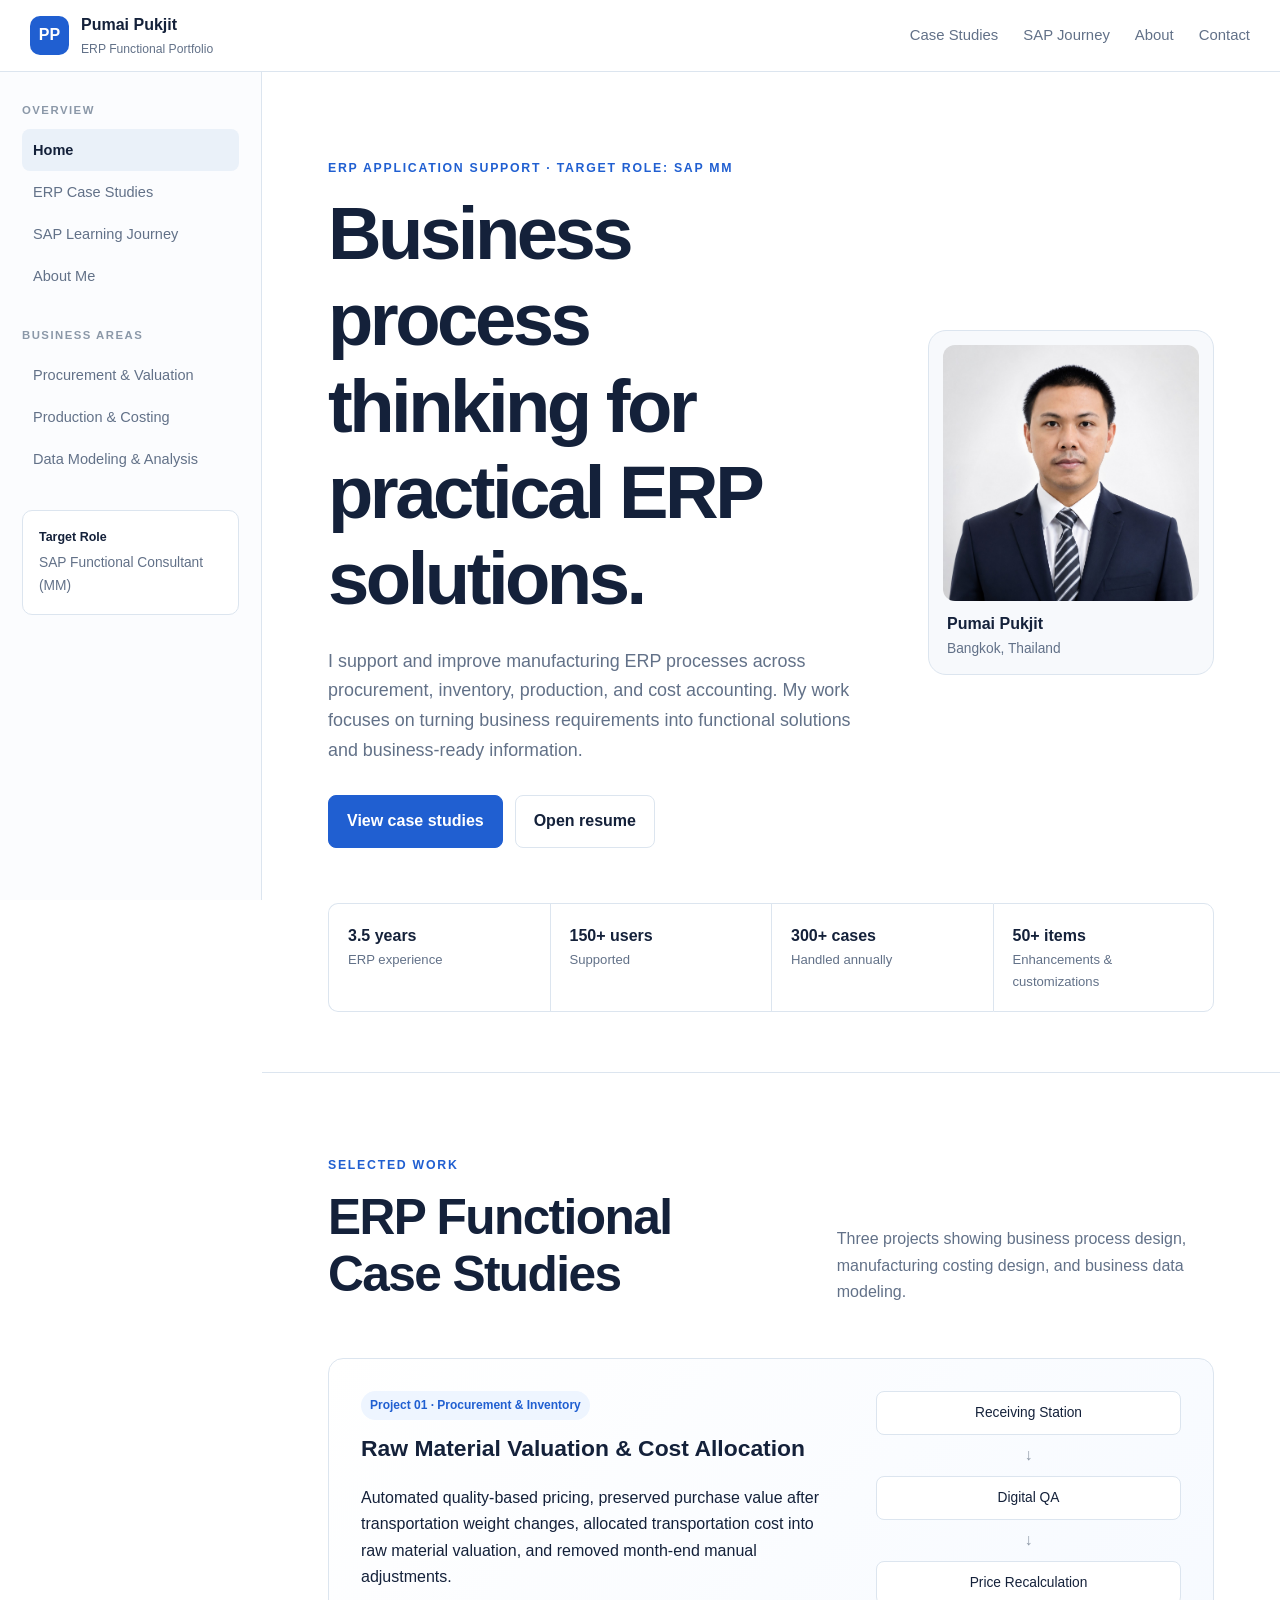
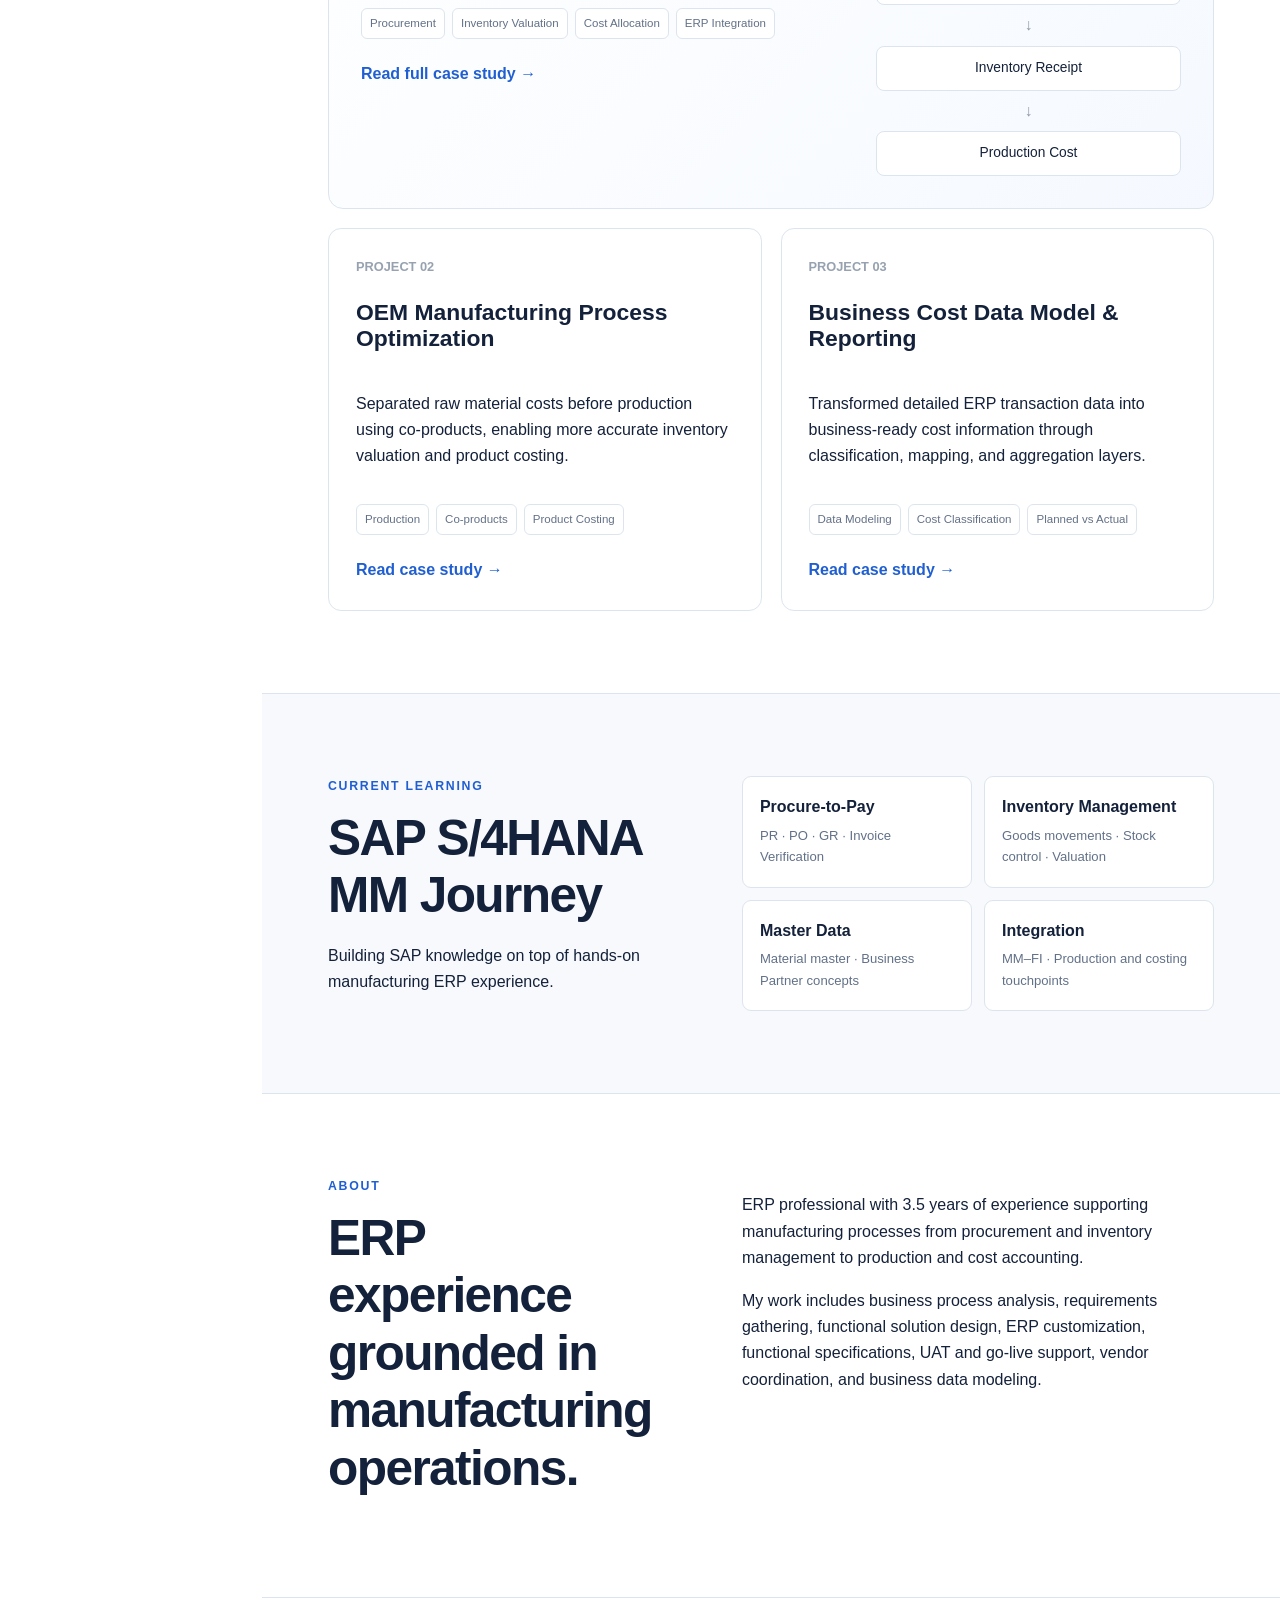
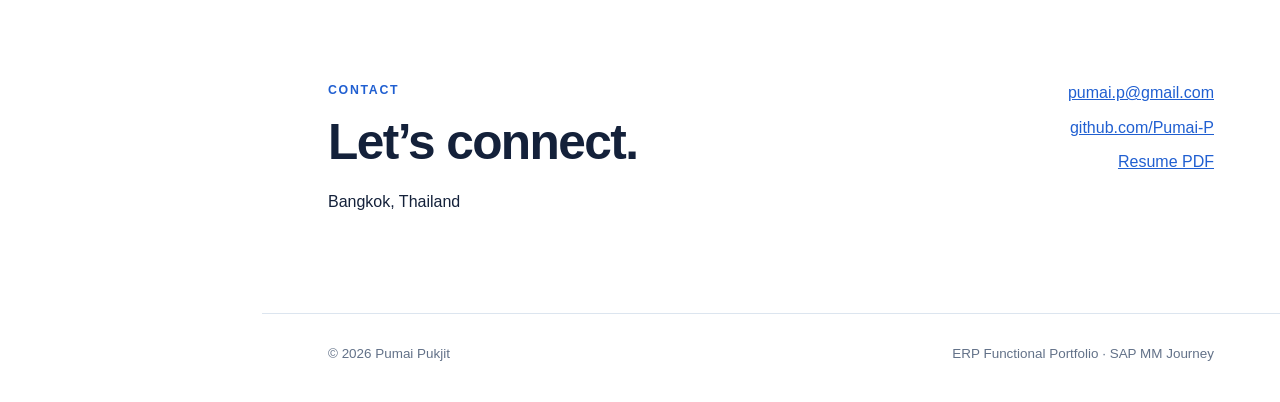
==== index.html @ 78f5132a "Add files via upload" ====
<!doctype html><html lang="en"><head><meta charset="utf-8"><meta name="viewport" content="width=device-width,initial-scale=1">
<title>Pumai Pukjit | ERP Functional Portfolio</title><link rel="stylesheet" href="styles.css"></head><body>
<header class="topbar">
<a class="brand" href="index.html"><span class="brand-mark">PP</span><span><strong>Pumai Pukjit</strong><small>ERP Functional Portfolio</small></span></a>
<nav class="topnav"><a href="index.html#cases">Case Studies</a><a href="index.html#sap">SAP Journey</a><a href="index.html#about">About</a><a href="index.html#contact">Contact</a></nav>
</header>
<div class="layout"><aside class="sidebar"><p class="side-label">OVERVIEW</p><a class="active" href="index.html">Home</a><a href="#cases">ERP Case Studies</a><a href="#sap">SAP Learning Journey</a><a href="#about">About Me</a><p class="side-label side-gap">BUSINESS AREAS</p><a href="raw-material-valuation.html">Procurement & Valuation</a><a href="oem-manufacturing.html">Production & Costing</a><a href="cost-data-model.html">Data Modeling & Analysis</a><div class="focus"><b>Target Role</b><span>SAP Functional Consultant (MM)</span></div></aside>
<main>
<section class="hero shell"><div><p class="eyebrow">ERP APPLICATION SUPPORT · TARGET ROLE: SAP MM</p><h1>Business process thinking for practical ERP solutions.</h1><p class="lead">I support and improve manufacturing ERP processes across procurement, inventory, production, and cost accounting. My work focuses on turning business requirements into functional solutions and business-ready information.</p><div class="actions"><a class="btn primary" href="#cases">View case studies</a><a class="btn" href="resume.pdf">Open resume</a></div></div><div class="portraitbox"><img src="profile.jpg" alt="Pumai Pukjit"><strong>Pumai Pukjit</strong><span>Bangkok, Thailand</span></div></section>
<section class="stats shell"><div><b>3.5 years</b><span>ERP experience</span></div><div><b>150+ users</b><span>Supported</span></div><div><b>300+ cases</b><span>Handled annually</span></div><div><b>50+ items</b><span>Enhancements & customizations</span></div></section>
<section id="cases" class="section shell"><div class="section-head"><div><p class="eyebrow">SELECTED WORK</p><h2>ERP Functional Case Studies</h2></div><p>Three projects showing business process design, manufacturing costing design, and business data modeling.</p></div>
<article class="featured"><div><span class="badge">Project 01 · Procurement & Inventory</span><h3>Raw Material Valuation & Cost Allocation</h3><p>Automated quality-based pricing, preserved purchase value after transportation weight changes, allocated transportation cost into raw material valuation, and removed month-end manual adjustments.</p><div class="chips"><span>Procurement</span><span>Inventory Valuation</span><span>Cost Allocation</span><span>ERP Integration</span></div><a class="text-link" href="raw-material-valuation.html">Read full case study →</a></div><div class="flowmini"><span>Receiving Station</span><i>↓</i><span>Digital QA</span><i>↓</i><span>Price Recalculation</span><i>↓</i><span>Inventory Receipt</span><i>↓</i><span>Production Cost</span></div></article>
<div class="cards"><article><em>PROJECT 02</em><h3>OEM Manufacturing Process Optimization</h3><p>Separated raw material costs before production using co-products, enabling more accurate inventory valuation and product costing.</p><div class="chips"><span>Production</span><span>Co-products</span><span>Product Costing</span></div><a href="oem-manufacturing.html">Read case study →</a></article>
<article><em>PROJECT 03</em><h3>Business Cost Data Model & Reporting</h3><p>Transformed detailed ERP transaction data into business-ready cost information through classification, mapping, and aggregation layers.</p><div class="chips"><span>Data Modeling</span><span>Cost Classification</span><span>Planned vs Actual</span></div><a href="cost-data-model.html">Read case study →</a></article></div></section>
<section id="sap" class="section shell journey"><div><p class="eyebrow">CURRENT LEARNING</p><h2>SAP S/4HANA MM Journey</h2><p>Building SAP knowledge on top of hands-on manufacturing ERP experience.</p></div><div class="journey-grid"><div><b>Procure-to-Pay</b><span>PR · PO · GR · Invoice Verification</span></div><div><b>Inventory Management</b><span>Goods movements · Stock control · Valuation</span></div><div><b>Master Data</b><span>Material master · Business Partner concepts</span></div><div><b>Integration</b><span>MM–FI · Production and costing touchpoints</span></div></div></section>
<section id="about" class="section shell twocol"><div><p class="eyebrow">ABOUT</p><h2>ERP experience grounded in manufacturing operations.</h2></div><div><p>ERP professional with 3.5 years of experience supporting manufacturing processes from procurement and inventory management to production and cost accounting.</p><p>My work includes business process analysis, requirements gathering, functional solution design, ERP customization, functional specifications, UAT and go-live support, vendor coordination, and business data modeling.</p></div></section>
<section id="contact" class="section shell twocol"><div><p class="eyebrow">CONTACT</p><h2>Let’s connect.</h2><p>Bangkok, Thailand</p></div><div class="contact"><a href="mailto:pumai.p@gmail.com">pumai.p@gmail.com</a><a href="https://github.com/Pumai-P">github.com/Pumai-P</a><a href="resume.pdf">Resume PDF</a></div></section>
<footer class="shell"><span>© 2026 Pumai Pukjit</span><span>ERP Functional Portfolio · SAP MM Journey</span></footer></main></div></body></html>
---- styles.css ----
*{box-sizing:border-box}
:root{
  --ink:#14213a;--muted:#627188;--line:#dce5ef;--surface:#f7f9fc;
  --surface-blue:#eef5ff;--blue:#205fd1;--blue-dark:#17479c;
  --navy:#173f68;--teal:#1ab6bd;--green:#267c5c;--red:#b84b4b;
  --sidebar:262px;--max:1180px
}
html{scroll-behavior:smooth}
body{margin:0;font-family:Inter,"Segoe UI",Arial,sans-serif;color:var(--ink);background:#fff;line-height:1.65}
a{color:inherit}
.topbar{
  height:72px;position:sticky;top:0;z-index:30;display:flex;align-items:center;
  justify-content:space-between;padding:0 30px;background:rgba(255,255,255,.97);
  border-bottom:1px solid var(--line);backdrop-filter:blur(12px)
}
.brand{display:flex;align-items:center;gap:12px;text-decoration:none}
.brand-mark{width:39px;height:39px;border-radius:10px;background:var(--blue);color:#fff;display:grid;place-items:center;font-weight:850}
.brand strong,.brand small{display:block}.brand small{font-size:.76rem;color:var(--muted)}
.topnav{display:flex;gap:25px}.topnav a{text-decoration:none;color:var(--muted);font-size:.93rem}.topnav a:hover{color:var(--ink)}
.layout{display:grid;grid-template-columns:var(--sidebar) 1fr}
.sidebar{position:sticky;top:72px;height:calc(100vh - 72px);padding:29px 22px;background:#fbfcfe;border-right:1px solid var(--line);overflow:auto}
.side-label{margin:0 0 9px;font-size:.71rem;font-weight:850;letter-spacing:.13em;color:#8b98a8}.side-gap{margin-top:29px}
.sidebar a{display:block;padding:9px 11px;border-radius:8px;text-decoration:none;color:var(--muted);font-size:.91rem}
.sidebar a:hover,.sidebar a.active{background:#eaf1f9;color:var(--ink);font-weight:750}
.focus{margin-top:30px;padding:16px;border:1px solid var(--line);border-radius:10px;background:#fff}.focus b,.focus span{display:block}.focus b{font-size:.78rem;margin-bottom:5px}.focus span{font-size:.86rem;color:var(--muted)}
.shell{max-width:var(--max);margin:0 auto;padding-left:66px;padding-right:66px}
.hero{padding-top:86px;padding-bottom:55px;display:grid;grid-template-columns:minmax(0,1fr) 286px;gap:64px;align-items:center}
.eyebrow{margin:0 0 13px;color:var(--blue);font-size:.77rem;font-weight:850;letter-spacing:.14em}
h1,h2,h3{line-height:1.16;margin-top:0}
h1{font-size:clamp(3rem,5.8vw,5.05rem);letter-spacing:-.047em;margin-bottom:25px}
h2{font-size:clamp(2.15rem,4vw,3.1rem);letter-spacing:-.032em;margin-bottom:18px}
h3{font-size:1.43rem}
.lead{max-width:780px;color:var(--muted);font-size:1.12rem}
.actions{display:flex;gap:12px;margin-top:30px}
.btn{display:inline-block;padding:12px 18px;border-radius:8px;text-decoration:none;font-weight:760;border:1px solid var(--line)}
.btn.primary{background:var(--blue);color:#fff;border-color:var(--blue)}.btn.primary:hover{background:var(--blue-dark)}
.portraitbox{padding:14px;border:1px solid var(--line);border-radius:18px;background:var(--surface)}
.portraitbox img{display:block;width:100%;aspect-ratio:1/1;object-fit:cover;object-position:center 20%;border-radius:12px}
.portraitbox strong,.portraitbox span{display:block;margin:10px 4px 0}.portraitbox span{margin-top:0;color:var(--muted);font-size:.86rem}
.stats{display:grid;grid-template-columns:repeat(4,1fr);padding-top:0;padding-bottom:60px}
.stats div{padding:19px;border:1px solid var(--line);border-right:0}.stats div:first-child{border-radius:10px 0 0 10px}.stats div:last-child{border-right:1px solid var(--line);border-radius:0 10px 10px 0}
.stats b,.stats span{display:block}.stats span{font-size:.82rem;color:var(--muted)}
.section{padding-top:82px;padding-bottom:82px;border-top:1px solid var(--line)}
.section-head{display:grid;grid-template-columns:1fr .85fr;gap:65px;align-items:end;margin-bottom:36px}
.section-head>p{color:var(--muted)}
.featured{display:grid;grid-template-columns:1.22fr .78fr;gap:38px;padding:32px;border:1px solid var(--line);border-radius:15px;background:linear-gradient(135deg,#fff,#f5f9ff)}
.badge{display:inline-block;padding:5px 9px;border-radius:999px;background:var(--surface-blue);color:var(--blue);font-size:.75rem;font-weight:850;margin-bottom:15px}
.chips{display:flex;flex-wrap:wrap;gap:7px;margin:18px 0 22px}.chips span{padding:5px 8px;border:1px solid var(--line);border-radius:6px;color:var(--muted);font-size:.72rem;background:#fff}
.text-link{color:var(--blue);text-decoration:none;font-weight:820}
.flowmini{display:grid;gap:7px;align-content:center}.flowmini span{padding:10px 12px;border:1px solid var(--line);border-radius:8px;background:#fff;text-align:center;font-size:.86rem}.flowmini i{text-align:center;color:#8e99a7}
.cards{display:grid;grid-template-columns:repeat(2,1fr);gap:19px;margin-top:19px}.cards article{padding:27px;border:1px solid var(--line);border-radius:13px;display:flex;flex-direction:column;min-height:335px}.cards em{font-style:normal;font-size:.8rem;font-weight:850;color:#97a2b0;margin-bottom:22px}.cards a{margin-top:auto;color:var(--blue);text-decoration:none;font-weight:820}
.journey,.twocol{display:grid;grid-template-columns:.85fr 1.15fr;gap:65px}.journey{background:var(--surface)}
.journey-grid{display:grid;grid-template-columns:repeat(2,1fr);gap:12px}.journey-grid div{padding:17px;border:1px solid var(--line);border-radius:9px;background:#fff}.journey-grid b,.journey-grid span{display:block}.journey-grid span{font-size:.82rem;color:var(--muted);margin-top:4px}
.contact{display:flex;flex-direction:column;align-items:flex-end;gap:8px}.contact a{color:var(--blue)}
footer{display:flex;justify-content:space-between;padding-top:29px;padding-bottom:36px;border-top:1px solid var(--line);color:var(--muted);font-size:.84rem}

/* Project pages */
.case-hero{padding-top:72px;padding-bottom:42px}
.back{display:inline-block;margin-bottom:25px;color:var(--blue);text-decoration:none;font-weight:750}
.case-lead{max-width:880px;color:var(--muted);font-size:1.1rem}
.meta-grid{display:grid;grid-template-columns:repeat(4,1fr);gap:12px;margin-top:30px}
.meta{padding:16px;border:1px solid var(--line);border-radius:9px}.meta b,.meta span{display:block}.meta b{font-size:.75rem;color:#8c98a7}
.case-body{max-width:980px}
.case-body section{margin-bottom:60px}
.section-label{
  display:inline-block;margin:0 0 14px;color:var(--blue);font-size:.9rem;
  font-weight:850;letter-spacing:.1em;text-transform:uppercase
}
.section-title{font-size:clamp(2rem,3.4vw,2.7rem);margin-bottom:16px}
.section-intro{font-size:1.03rem;color:var(--muted);max-width:850px}
.problem-grid,.impact-grid,.role-grid,.sap-grid,.decision-grid{display:grid;grid-template-columns:repeat(2,1fr);gap:13px}
.info-card{padding:19px;border:1px solid var(--line);border-radius:10px;background:#fff}
.info-card p{margin-bottom:0;color:var(--muted)}.danger{border-left:4px solid var(--red)}.success{border-left:4px solid var(--green)}
.role-card{display:flex;gap:13px;align-items:flex-start}.role-icon{width:42px;height:42px;display:grid;place-items:center;border-radius:10px;background:var(--surface-blue);color:var(--blue);font-weight:850;flex:0 0 auto}
.metric-grid{display:grid;grid-template-columns:repeat(3,1fr);gap:12px}.metric{padding:21px;border:1px solid var(--line);border-radius:10px;background:#fff}.metric strong{display:block;font-size:1.7rem;color:var(--blue);line-height:1.1}.metric span{display:block;color:var(--muted);font-size:.84rem;margin-top:7px}
.callout{padding:20px;border-left:4px solid var(--blue);background:var(--surface);border-radius:0 8px 8px 0}
.small-note{font-size:.82rem;color:var(--muted)}

/* Diagram presentation */
.diagram-frame{border:1px solid var(--line);border-radius:15px;background:#fff;overflow:hidden;box-shadow:0 18px 48px rgba(25,55,92,.08)}
.diagram-toolbar{display:flex;align-items:center;justify-content:space-between;padding:14px 18px;background:var(--navy);color:#fff}
.diagram-toolbar strong{font-size:.92rem}.diagram-toolbar span{font-size:.76rem;color:#c9d9ea}
.diagram-frame img{display:block;width:100%;height:auto}
.diagram-caption{padding:13px 18px;color:var(--muted);font-size:.82rem;background:#fbfcfe;border-top:1px solid var(--line)}
.split-diagram{display:grid;grid-template-columns:1fr 1fr;gap:16px}
.before .diagram-toolbar{background:#7a3d4a}.after .diagram-toolbar{background:#316a4c}

/* Project 3 data pipeline */
.data-pipeline{display:grid;grid-template-columns:repeat(5,1fr);gap:13px;align-items:stretch;margin-top:24px}
.data-stage{position:relative;padding:18px;border:1px solid #2da8b1;border-radius:11px;background:var(--navy);color:#fff;min-height:210px}
.data-stage:not(:last-child)::after{content:"→";position:absolute;right:-17px;top:50%;transform:translateY(-50%);font-weight:900;color:var(--teal);z-index:2}
.data-stage .stage-no{font-size:.7rem;letter-spacing:.12em;color:#7ce1e3;font-weight:850}
.data-stage h3{font-size:1rem;margin:10px 0 12px;color:#fff}
.data-stage ul{margin:0;padding-left:18px}.data-stage li{font-size:.8rem;color:#dce9f4;margin:5px 0}
.technical-view{display:grid;grid-template-columns:.75fr 1.25fr;gap:26px;align-items:center}
.technical-copy{padding:8px}.technical-copy h3{font-size:1.6rem}.technical-copy p{color:var(--muted)}
.layer-strip{display:grid;grid-template-columns:repeat(3,1fr);gap:12px;margin:22px 0}
.layer-strip div{padding:17px;border-radius:10px;border:1px solid var(--line)}
.layer-strip b,.layer-strip span{display:block}.layer-strip span{font-size:.82rem;color:var(--muted)}
.layer-strip .source{background:#f3f5f8}.layer-strip .rules{background:var(--surface-blue);border-color:#c7d9f5}.layer-strip .output{background:#eef8f3;border-color:#cce8da}
@media(max-width:1000px){
  .layout{grid-template-columns:1fr}.sidebar{display:none}.topnav{display:none}.shell{padding-left:27px;padding-right:27px}
  .hero{grid-template-columns:1fr}.portraitbox{max-width:255px}
  .stats,.section-head,.featured,.cards,.journey,.journey-grid,.twocol,.meta-grid,.problem-grid,.impact-grid,.role-grid,.sap-grid,.decision-grid,.metric-grid,.technical-view,.layer-strip{grid-template-columns:1fr}
  .stats div{border-right:1px solid var(--line);border-bottom:0}.stats div:first-child{border-radius:10px 10px 0 0}.stats div:last-child{border-bottom:1px solid var(--line);border-radius:0 0 10px 10px}
  .contact{align-items:flex-start}footer{gap:12px;flex-direction:column}
  .data-pipeline{grid-template-columns:1fr}.data-stage:not(:last-child)::after{content:"↓";right:auto;left:50%;top:auto;bottom:-23px;transform:translateX(-50%)}
}

/* V7.1 diagram reliability and zoom */
.diagram-button{
  display:block;width:100%;padding:0;border:0;background:#fff;cursor:zoom-in;text-align:left
}
.diagram-button img{display:block;width:100%;height:auto}
.lightbox{
  position:fixed;inset:0;z-index:1000;display:none;align-items:center;justify-content:center;
  padding:32px;background:rgba(10,20,38,.88)
}
.lightbox.open{display:flex}
.lightbox-image{
  display:block;max-width:96vw;max-height:92vh;width:auto;height:auto;
  border-radius:10px;background:#fff;box-shadow:0 24px 80px rgba(0,0,0,.38)
}
.lightbox-close{
  position:fixed;top:18px;right:22px;width:44px;height:44px;border:1px solid rgba(255,255,255,.3);
  border-radius:50%;background:rgba(255,255,255,.12);color:#fff;font-size:30px;line-height:1;
  cursor:pointer
}
.lightbox-close:hover{background:rgba(255,255,255,.22)}
@media(max-width:700px){
  .lightbox{padding:14px}
  .diagram-toolbar{align-items:flex-start;gap:8px;flex-direction:column}
}
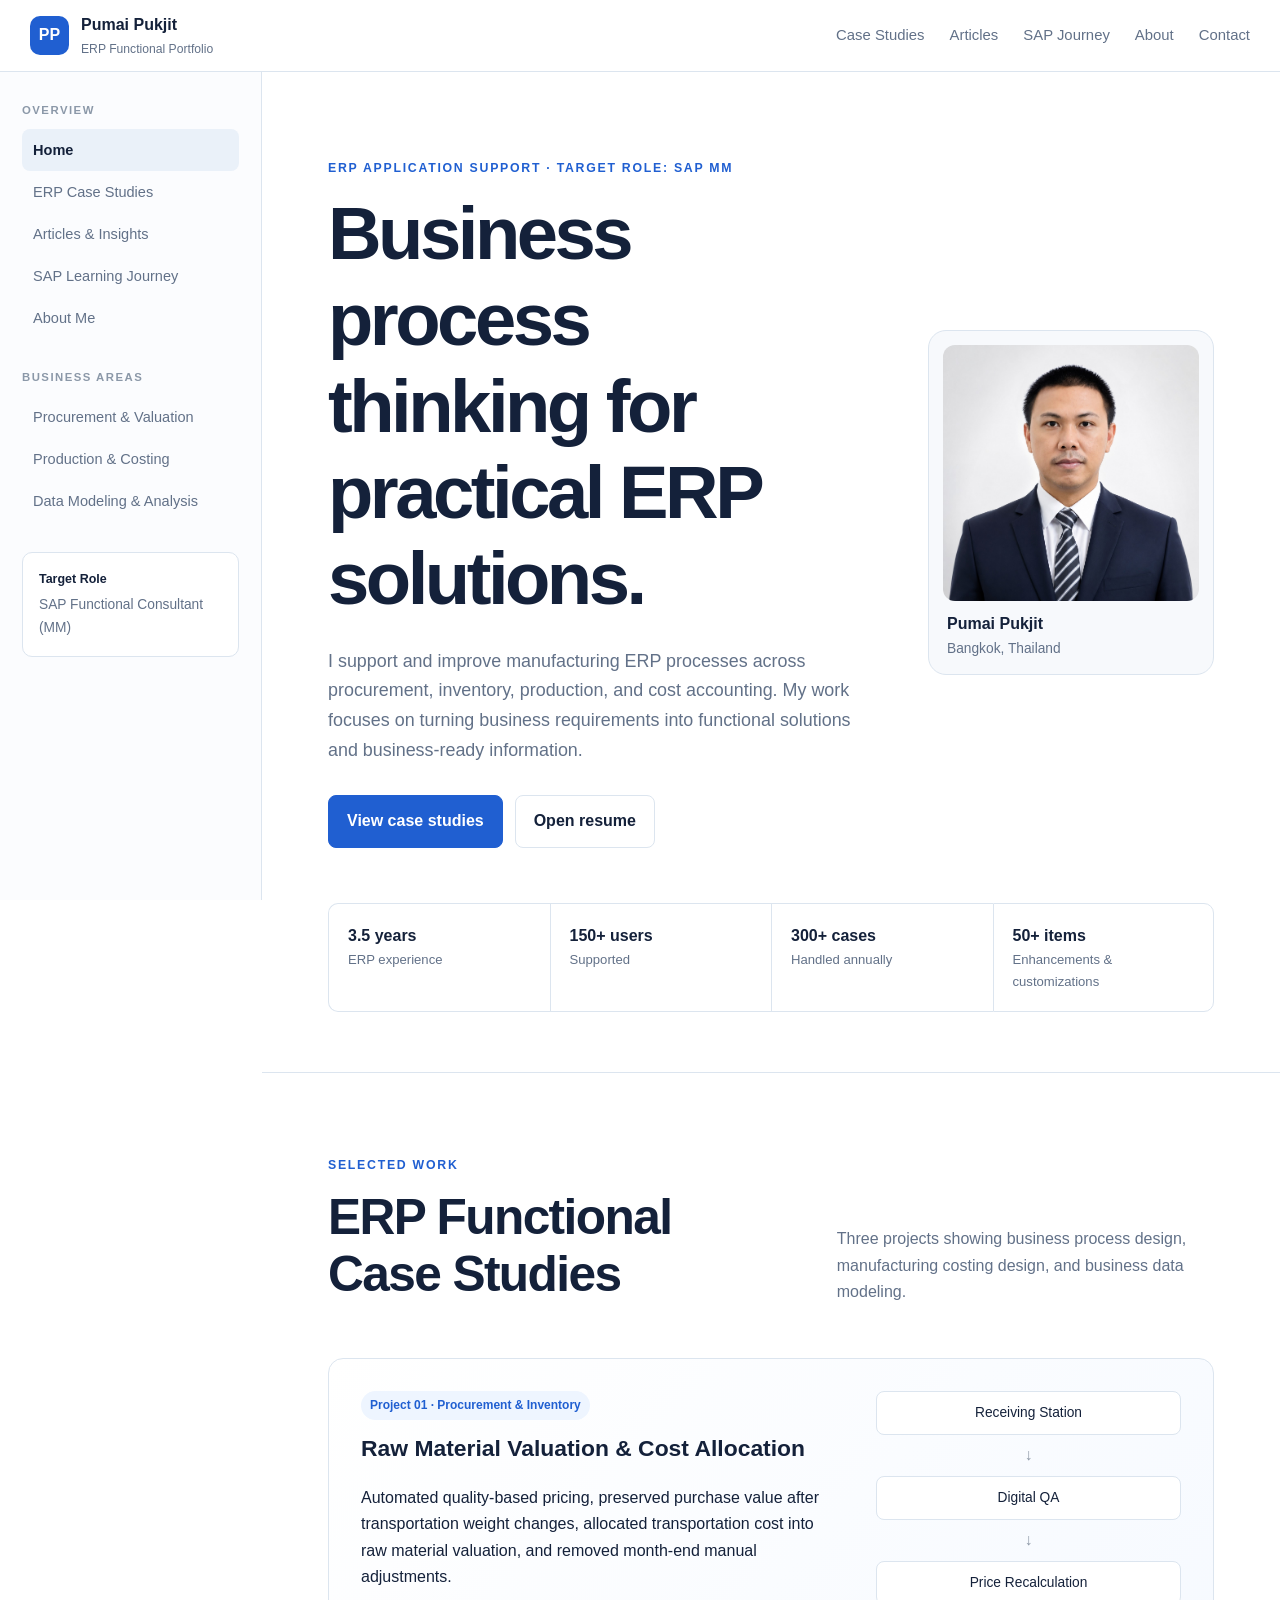
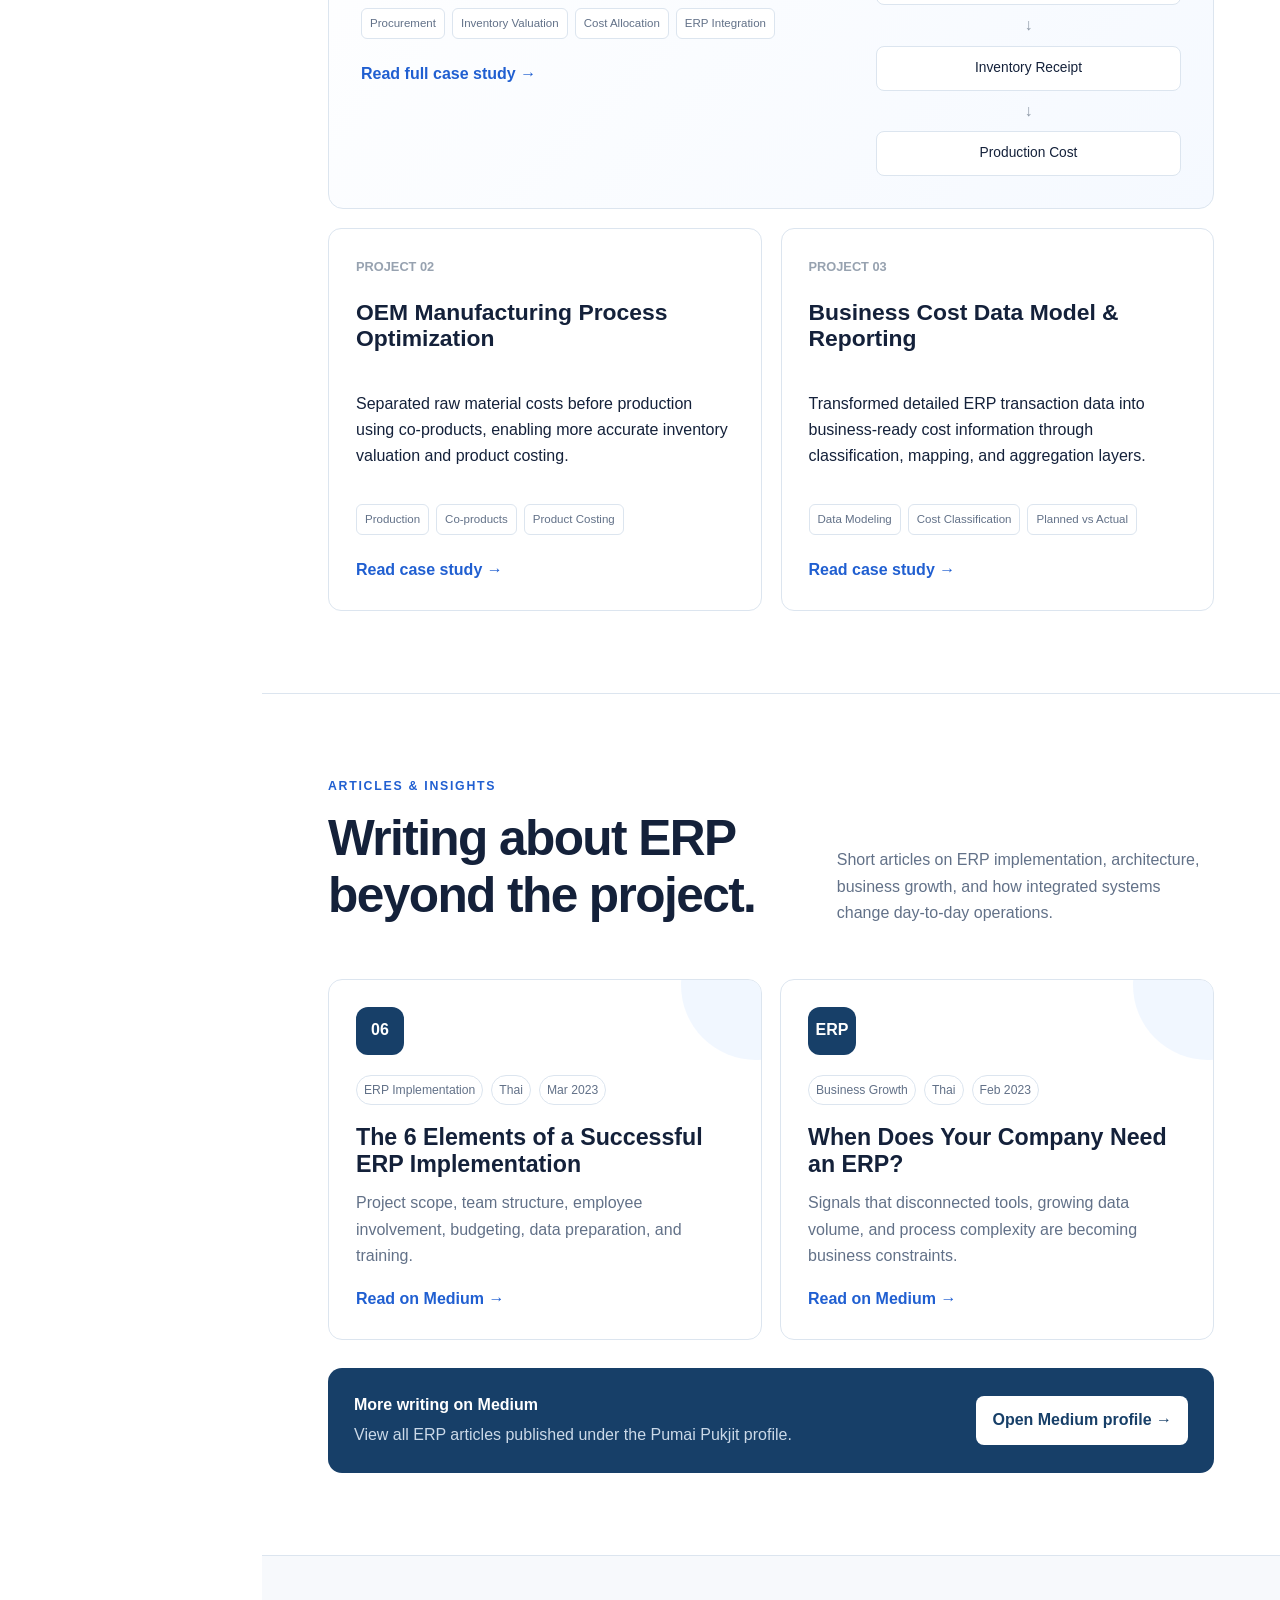
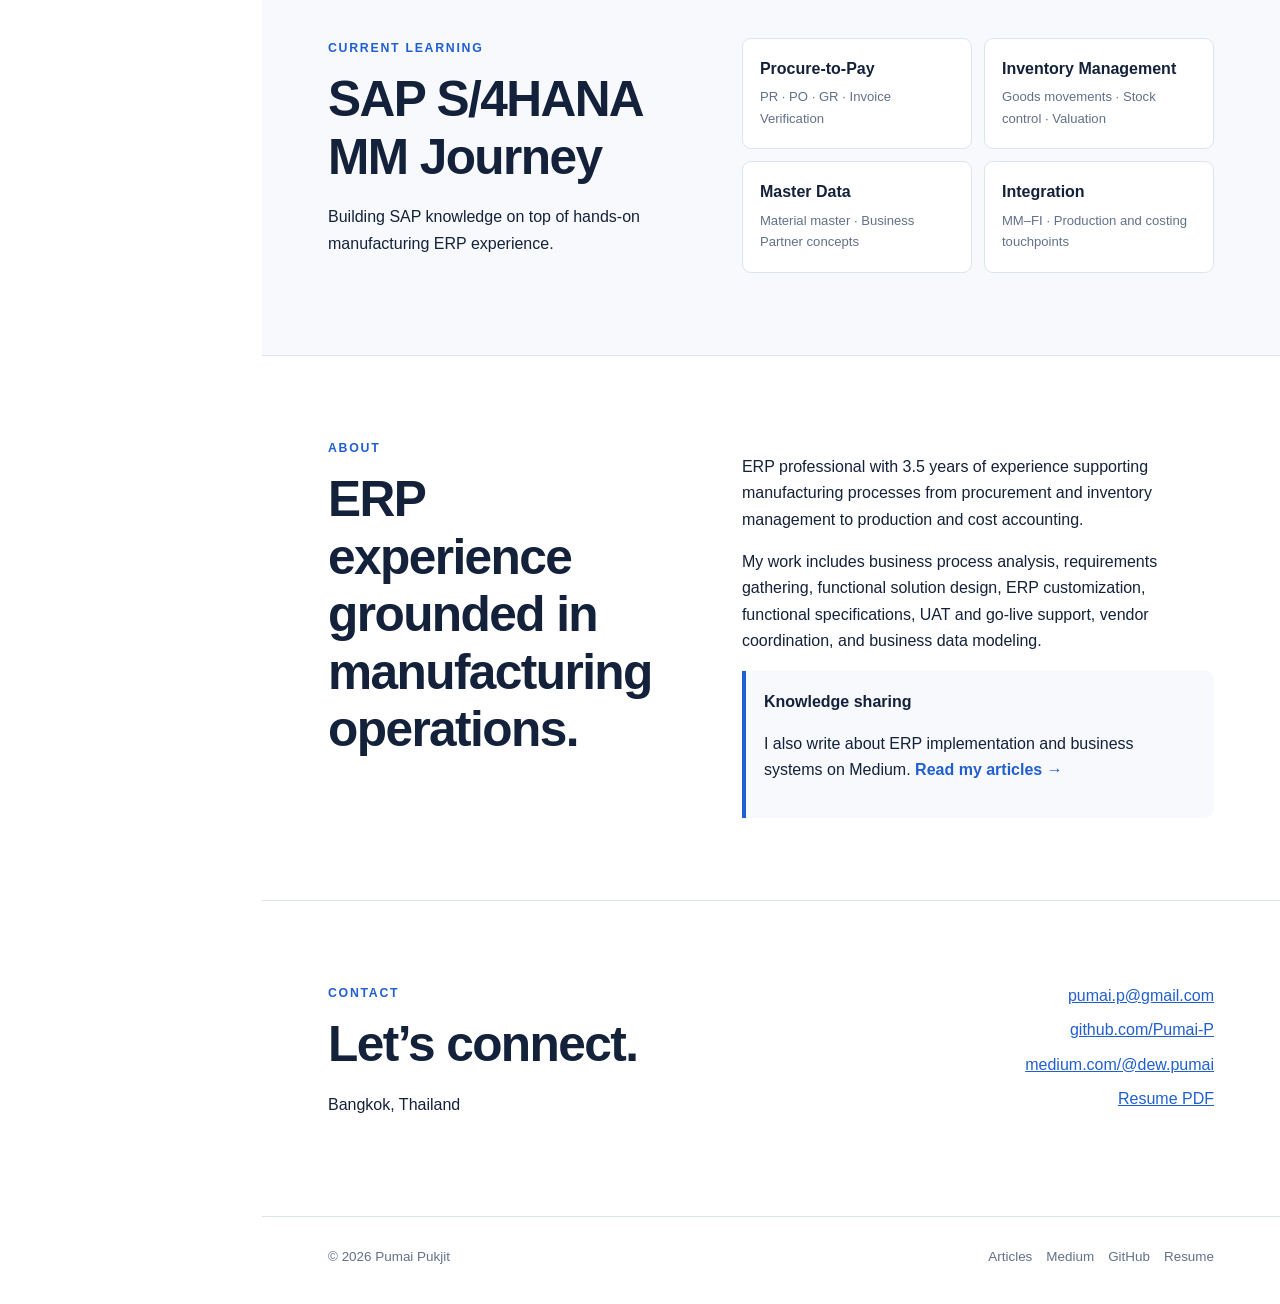
==== commit 3fc8e94b: "Add files via upload" ====
--- a/index.html
+++ b/index.html
@@ -2,9 +2,9 @@
 <title>Pumai Pukjit | ERP Functional Portfolio</title><link rel="stylesheet" href="styles.css"></head><body>
 <header class="topbar">
 <a class="brand" href="index.html"><span class="brand-mark">PP</span><span><strong>Pumai Pukjit</strong><small>ERP Functional Portfolio</small></span></a>
-<nav class="topnav"><a href="index.html#cases">Case Studies</a><a href="index.html#sap">SAP Journey</a><a href="index.html#about">About</a><a href="index.html#contact">Contact</a></nav>
+<nav class="topnav"><a href="index.html#cases">Case Studies</a><a href="articles.html">Articles</a><a href="index.html#sap">SAP Journey</a><a href="index.html#about">About</a><a href="index.html#contact">Contact</a></nav>
 </header>
-<div class="layout"><aside class="sidebar"><p class="side-label">OVERVIEW</p><a class="active" href="index.html">Home</a><a href="#cases">ERP Case Studies</a><a href="#sap">SAP Learning Journey</a><a href="#about">About Me</a><p class="side-label side-gap">BUSINESS AREAS</p><a href="raw-material-valuation.html">Procurement & Valuation</a><a href="oem-manufacturing.html">Production & Costing</a><a href="cost-data-model.html">Data Modeling & Analysis</a><div class="focus"><b>Target Role</b><span>SAP Functional Consultant (MM)</span></div></aside>
+<div class="layout"><aside class="sidebar"><p class="side-label">OVERVIEW</p><a class="active" href="index.html">Home</a><a href="#cases">ERP Case Studies</a><a href="articles.html">Articles & Insights</a><a href="#sap">SAP Learning Journey</a><a href="#about">About Me</a><p class="side-label side-gap">BUSINESS AREAS</p><a href="raw-material-valuation.html">Procurement & Valuation</a><a href="oem-manufacturing.html">Production & Costing</a><a href="cost-data-model.html">Data Modeling & Analysis</a><div class="focus"><b>Target Role</b><span>SAP Functional Consultant (MM)</span></div></aside>
 <main>
 <section class="hero shell"><div><p class="eyebrow">ERP APPLICATION SUPPORT · TARGET ROLE: SAP MM</p><h1>Business process thinking for practical ERP solutions.</h1><p class="lead">I support and improve manufacturing ERP processes across procurement, inventory, production, and cost accounting. My work focuses on turning business requirements into functional solutions and business-ready information.</p><div class="actions"><a class="btn primary" href="#cases">View case studies</a><a class="btn" href="resume.pdf">Open resume</a></div></div><div class="portraitbox"><img src="profile.jpg" alt="Pumai Pukjit"><strong>Pumai Pukjit</strong><span>Bangkok, Thailand</span></div></section>
 <section class="stats shell"><div><b>3.5 years</b><span>ERP experience</span></div><div><b>150+ users</b><span>Supported</span></div><div><b>300+ cases</b><span>Handled annually</span></div><div><b>50+ items</b><span>Enhancements & customizations</span></div></section>
@@ -12,7 +12,37 @@
 <article class="featured"><div><span class="badge">Project 01 · Procurement & Inventory</span><h3>Raw Material Valuation & Cost Allocation</h3><p>Automated quality-based pricing, preserved purchase value after transportation weight changes, allocated transportation cost into raw material valuation, and removed month-end manual adjustments.</p><div class="chips"><span>Procurement</span><span>Inventory Valuation</span><span>Cost Allocation</span><span>ERP Integration</span></div><a class="text-link" href="raw-material-valuation.html">Read full case study →</a></div><div class="flowmini"><span>Receiving Station</span><i>↓</i><span>Digital QA</span><i>↓</i><span>Price Recalculation</span><i>↓</i><span>Inventory Receipt</span><i>↓</i><span>Production Cost</span></div></article>
 <div class="cards"><article><em>PROJECT 02</em><h3>OEM Manufacturing Process Optimization</h3><p>Separated raw material costs before production using co-products, enabling more accurate inventory valuation and product costing.</p><div class="chips"><span>Production</span><span>Co-products</span><span>Product Costing</span></div><a href="oem-manufacturing.html">Read case study →</a></article>
 <article><em>PROJECT 03</em><h3>Business Cost Data Model & Reporting</h3><p>Transformed detailed ERP transaction data into business-ready cost information through classification, mapping, and aggregation layers.</p><div class="chips"><span>Data Modeling</span><span>Cost Classification</span><span>Planned vs Actual</span></div><a href="cost-data-model.html">Read case study →</a></article></div></section>
+
+<section id="articles" class="section shell">
+  <div class="section-head">
+    <div>
+      <p class="eyebrow">ARTICLES & INSIGHTS</p>
+      <h2>Writing about ERP beyond the project.</h2>
+    </div>
+    <p>Short articles on ERP implementation, architecture, business growth, and how integrated systems change day-to-day operations.</p>
+  </div>
+  <div class="article-grid">
+    <a class="article-card" href="https://medium.com/@dew.pumai/6-%E0%B8%AA%E0%B9%88%E0%B8%A7%E0%B8%99%E0%B8%9B%E0%B8%A3%E0%B8%B0%E0%B8%81%E0%B8%AD%E0%B8%9A%E0%B8%97%E0%B8%B5%E0%B9%88%E0%B8%88%E0%B8%B0%E0%B8%97%E0%B8%B3%E0%B9%83%E0%B8%AB%E0%B9%89%E0%B9%82%E0%B8%9B%E0%B8%A3%E0%B9%81%E0%B8%88%E0%B8%84-erp-%E0%B8%82%E0%B8%AD%E0%B8%87%E0%B8%84%E0%B8%B8%E0%B8%93%E0%B8%99%E0%B8%B1%E0%B9%89%E0%B8%99%E0%B8%9B%E0%B8%A3%E0%B8%B0%E0%B8%AA%E0%B8%9A%E0%B8%84%E0%B8%A7%E0%B8%B2%E0%B8%A1%E0%B8%AA%E0%B8%B3%E0%B9%80%E0%B8%A3%E0%B9%87%E0%B8%88-98a20287ebfd" target="_blank" rel="noopener">
+      <span class="article-icon">06</span>
+      <div class="article-meta"><span>ERP Implementation</span><span>Thai</span><span>Mar 2023</span></div>
+      <h3>The 6 Elements of a Successful ERP Implementation</h3>
+      <p>Project scope, team structure, employee involvement, budgeting, data preparation, and training.</p>
+      <span class="article-link">Read on Medium →</span>
+    </a>
+    <a class="article-card" href="https://medium.com/@dew.pumai/%E0%B9%80%E0%B8%A3%E0%B8%B2%E0%B8%88%E0%B8%B0%E0%B8%A3%E0%B8%B9%E0%B9%89%E0%B9%84%E0%B8%94%E0%B9%89%E0%B8%AD%E0%B8%A2%E0%B9%88%E0%B8%B2%E0%B8%87%E0%B9%84%E0%B8%A3%E0%B8%A7%E0%B9%88%E0%B8%B2%E0%B8%9A%E0%B8%A3%E0%B8%B4%E0%B8%A9%E0%B8%B1%E0%B8%97%E0%B8%95%E0%B9%89%E0%B8%AD%E0%B8%87%E0%B9%83%E0%B8%8A%E0%B9%89%E0%B8%A3%E0%B8%B0%E0%B8%9A%E0%B8%9A-erp-%E0%B8%95%E0%B8%AD%E0%B8%99%E0%B9%84%E0%B8%AB%E0%B8%99-a0925aef1456" target="_blank" rel="noopener">
+      <span class="article-icon">ERP</span>
+      <div class="article-meta"><span>Business Growth</span><span>Thai</span><span>Feb 2023</span></div>
+      <h3>When Does Your Company Need an ERP?</h3>
+      <p>Signals that disconnected tools, growing data volume, and process complexity are becoming business constraints.</p>
+      <span class="article-link">Read on Medium →</span>
+    </a>
+  </div>
+  <div class="medium-banner">
+    <div><strong>More writing on Medium</strong><p>View all ERP articles published under the Pumai Pukjit profile.</p></div>
+    <a href="https://medium.com/@dew.pumai" target="_blank" rel="noopener">Open Medium profile →</a>
+  </div>
+</section>
 <section id="sap" class="section shell journey"><div><p class="eyebrow">CURRENT LEARNING</p><h2>SAP S/4HANA MM Journey</h2><p>Building SAP knowledge on top of hands-on manufacturing ERP experience.</p></div><div class="journey-grid"><div><b>Procure-to-Pay</b><span>PR · PO · GR · Invoice Verification</span></div><div><b>Inventory Management</b><span>Goods movements · Stock control · Valuation</span></div><div><b>Master Data</b><span>Material master · Business Partner concepts</span></div><div><b>Integration</b><span>MM–FI · Production and costing touchpoints</span></div></div></section>
-<section id="about" class="section shell twocol"><div><p class="eyebrow">ABOUT</p><h2>ERP experience grounded in manufacturing operations.</h2></div><div><p>ERP professional with 3.5 years of experience supporting manufacturing processes from procurement and inventory management to production and cost accounting.</p><p>My work includes business process analysis, requirements gathering, functional solution design, ERP customization, functional specifications, UAT and go-live support, vendor coordination, and business data modeling.</p></div></section>
-<section id="contact" class="section shell twocol"><div><p class="eyebrow">CONTACT</p><h2>Let’s connect.</h2><p>Bangkok, Thailand</p></div><div class="contact"><a href="mailto:pumai.p@gmail.com">pumai.p@gmail.com</a><a href="https://github.com/Pumai-P">github.com/Pumai-P</a><a href="resume.pdf">Resume PDF</a></div></section>
-<footer class="shell"><span>© 2026 Pumai Pukjit</span><span>ERP Functional Portfolio · SAP MM Journey</span></footer></main></div></body></html>+<section id="about" class="section shell twocol"><div><p class="eyebrow">ABOUT</p><h2>ERP experience grounded in manufacturing operations.</h2></div><div><p>ERP professional with 3.5 years of experience supporting manufacturing processes from procurement and inventory management to production and cost accounting.</p><p>My work includes business process analysis, requirements gathering, functional solution design, ERP customization, functional specifications, UAT and go-live support, vendor coordination, and business data modeling.</p><div class="publication-note"><strong>Knowledge sharing</strong><p>I also write about ERP implementation and business systems on Medium. <a class="text-link" href="https://medium.com/@dew.pumai" target="_blank" rel="noopener">Read my articles →</a></p></div></div></section>
+<section id="contact" class="section shell twocol"><div><p class="eyebrow">CONTACT</p><h2>Let’s connect.</h2><p>Bangkok, Thailand</p></div><div class="contact"><a href="mailto:pumai.p@gmail.com">pumai.p@gmail.com</a><a href="https://github.com/Pumai-P">github.com/Pumai-P</a><a href="https://medium.com/@dew.pumai" target="_blank" rel="noopener">medium.com/@dew.pumai</a><a href="resume.pdf">Resume PDF</a></div></section>
+<footer class="shell"><span>© 2026 Pumai Pukjit</span><span class="footer-links"><a href="articles.html">Articles</a><a href="https://medium.com/@dew.pumai" target="_blank" rel="noopener">Medium</a><a href="https://github.com/Pumai-P">GitHub</a><a href="resume.pdf">Resume</a></span></footer></main></div></body></html>
--- a/styles.css
+++ b/styles.css
@@ -132,3 +132,41 @@
   .lightbox{padding:14px}
   .diagram-toolbar{align-items:flex-start;gap:8px;flex-direction:column}
 }
+
+/* V7.3 Articles & Insights */
+.article-grid{
+  display:grid;grid-template-columns:repeat(2,1fr);gap:18px;margin-top:26px
+}
+.article-card{
+  position:relative;display:flex;flex-direction:column;min-height:330px;
+  padding:27px;border:1px solid var(--line);border-radius:14px;background:#fff;
+  text-decoration:none;overflow:hidden;transition:transform .2s ease,box-shadow .2s ease,border-color .2s ease
+}
+.article-card:hover{
+  transform:translateY(-4px);box-shadow:0 18px 46px rgba(26,59,100,.1);border-color:#bfd0e6
+}
+.article-card::after{
+  content:"";position:absolute;width:150px;height:150px;border-radius:50%;
+  right:-70px;top:-70px;background:var(--surface-blue);opacity:.8
+}
+.article-meta{display:flex;gap:8px;align-items:center;color:var(--muted);font-size:.76rem;margin-bottom:19px}
+.article-meta span{padding:4px 7px;border:1px solid var(--line);border-radius:999px;background:#fff}
+.article-card h3{font-size:1.45rem;max-width:520px;margin-bottom:13px;position:relative;z-index:1}
+.article-card p{color:var(--muted);margin-top:0;position:relative;z-index:1}
+.article-card .article-link{margin-top:auto;color:var(--blue);font-weight:820;position:relative;z-index:1}
+.article-icon{
+  width:48px;height:48px;border-radius:12px;display:grid;place-items:center;
+  background:var(--navy);color:#fff;font-weight:850;margin-bottom:20px;position:relative;z-index:1
+}
+.medium-banner{
+  display:grid;grid-template-columns:1fr auto;gap:24px;align-items:center;
+  margin-top:28px;padding:24px 26px;border-radius:14px;background:var(--navy);color:#fff
+}
+.medium-banner p{margin:4px 0 0;color:#cbd9e8}
+.medium-banner a{padding:11px 16px;border-radius:8px;background:#fff;color:var(--navy);text-decoration:none;font-weight:820}
+.publication-note{padding:18px;border-left:4px solid var(--blue);background:var(--surface);border-radius:0 9px 9px 0}
+.footer-links{display:flex;gap:14px;flex-wrap:wrap}.footer-links a{color:var(--muted);text-decoration:none}.footer-links a:hover{color:var(--blue)}
+@media(max-width:1000px){
+  .article-grid,.medium-banner{grid-template-columns:1fr}
+  .medium-banner a{justify-self:start}
+}
